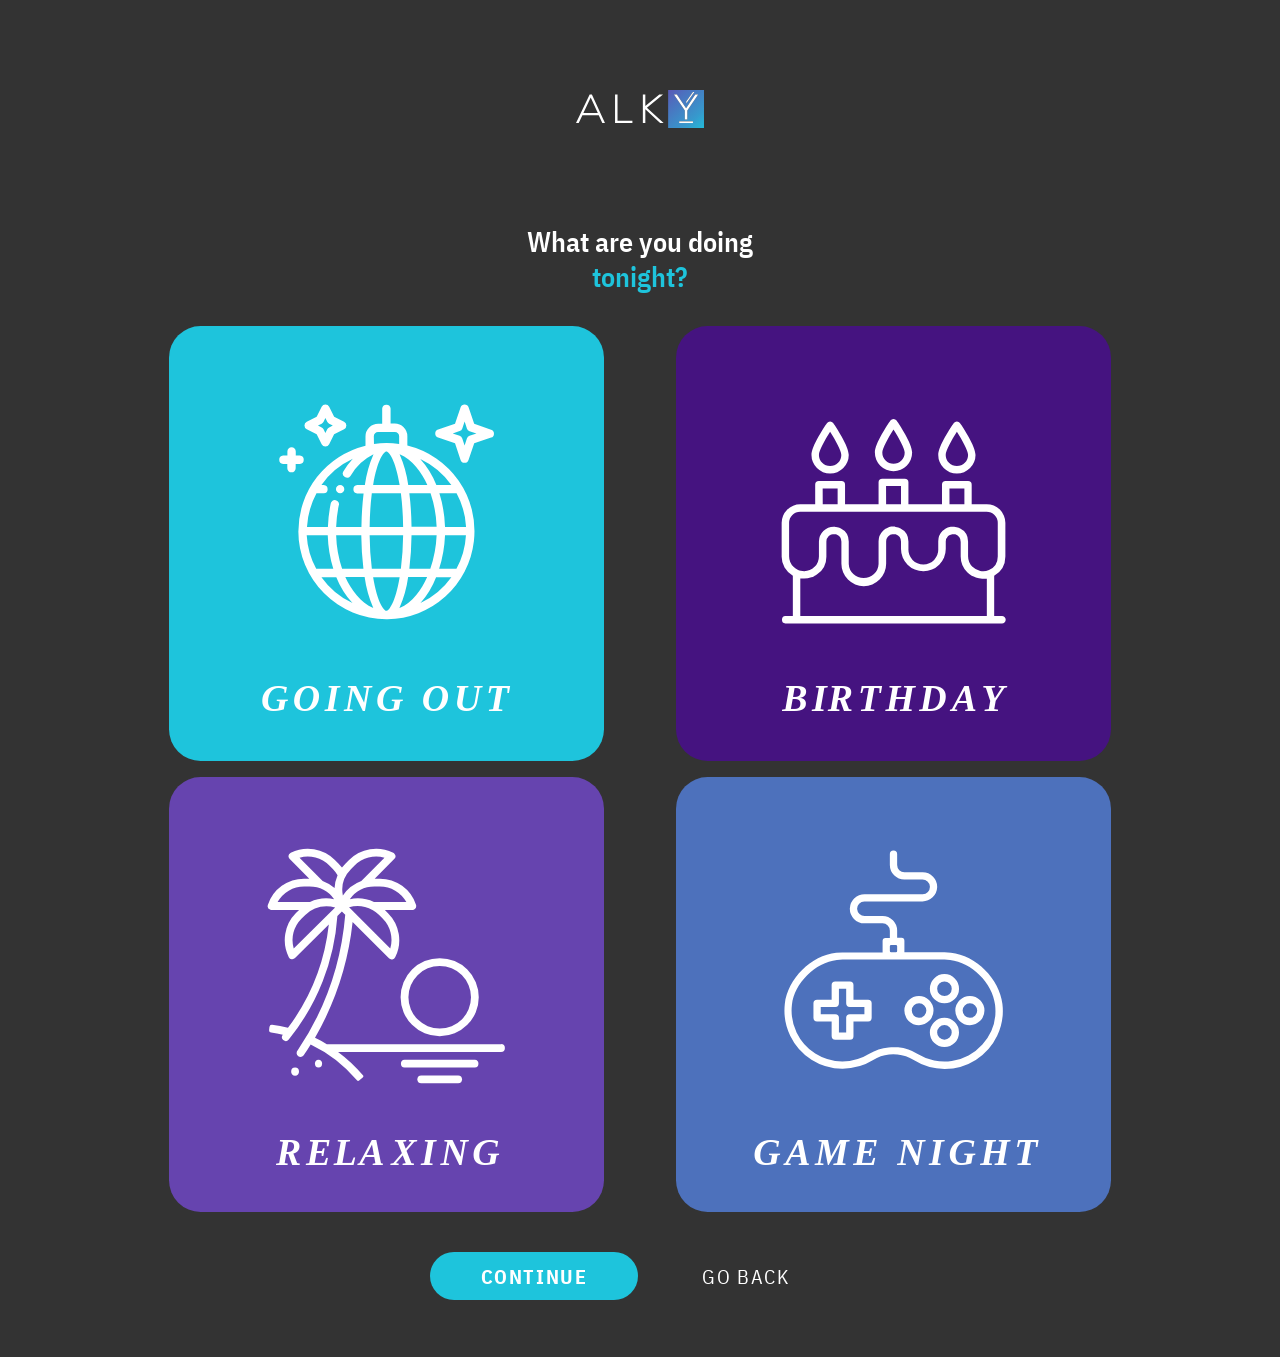
==== events.html @ 4b8c9840 "Added Events page" ====
<!DOCTYPE html>
<html lang="en">
<head>
    <meta charset="UTF-8">
    <meta name="viewport" content="width=device-width, initial-scale=1.0">
    <meta http-equiv="X-UA-Compatible" content="ie=edge">
    <title>Alky | Events Page</title>
    <!-- Link to External CSS -->
    <link rel="stylesheet" href="css/styles.css">
    <link rel="stylesheet" href="css/events.css">
</head>
<body>
    <header id="logo-container">
        <img id="logo" src="img/alky-white.svg" alt="Alky Logo">
    </header>
    <main id="page-wrapper">
        <h1 class="main-heading white">What are you doing<br><span class="skyblue">tonight?</span></h1>
        <section id="event-section">
            <div id="icon-container">
                <img class="icons" src="img/going-out_icon.svg" alt="Going Out">
                <img class="icons" src="img/birthday_icon.svg" alt="Birthday">
                <img class="icons" src="img/relaxing_icon.svg" alt="Relaxing">
                <img class="icons" src="img/game-night_icon.svg" alt="Game Night">
            </div>
        </section>
        <section id="btn-section">
            <button class="btn btn-text">Continue</button>
            <button class="btn-min btn-text btn-text--min">Go Back</button>
        </section>
    </main>
</body>
</html>
---- css/styles.css ----
/******************************************
             Import Web Fonts
*******************************************/
@import url('https://fonts.googleapis.com/css?family=IBM+Plex+Sans+Condensed:400,400i,600,600i|Nunito+Sans:300,300i,400,400i');

/* Nunito Sans */
/* 300(i) - Light (Italics) */
/* 400(i) - Regular (Italics) */

/* IBM Plex Sans */
/* 400(i) - Regular (Italics) */
/* 600(i) - Semi-Bold (Italics) */


/******************************************
                   General
*******************************************/
:root {
    /* Color Variables */
    --darkgrey: #333333;
    --violet: #6644af;
    --skyblue: #1ec4dc;
    --indigo: #451380;
    --steelblue: #4d71bc;
    --deepskyblue: #369acd;
}

* {
    /* Reset box-sizing for all elements */
    margin: 0;
    padding: 0;
    box-sizing: border-box;
}

/* Classes for Font Colors */
.darkgrey {color: var(--darkgrey);}
.violet {color: var(--violet);}
.skyblue {color: var(--skyblue);}
.white {color: white;}


/******************************************
                Typography
*******************************************/
body {
    font-family: "Nunito Sans", sans-serif;
    font-weight: 300;
    /* font-size: 1em; */

    /* TEST */
    /* width: 85%; */
    /* margin: 0 auto; */
    /* background-color: var(--darkgrey); */
}

.body-text {
    font-family: "Nunito Sans", sans-serif;
    font-size: 1em;
    font-weight: 300;
}

.main-heading {
    font-family: "IBM Plex Sans Condensed", sans-serif;
    font-size: 1.75em;
    font-weight: 600;
    text-align: center;
    line-height: 1.25em;

    margin-bottom: 2rem;
    color: #fff;
}

.subheading {
    font-family: "Nunito Sans", sans-serif;
    font-size: 1.5em;
    font-weight: 700;
    font-variant: small-caps;
    line-height: 1.15em;

    margin-bottom: 0.75rem;
}

.btn-text {
    /* Main Buttons */
    font-family: "IBM Plex Sans Condensed", sans-serif;
    font-size: 1.25em;
    font-weight: 700;
    letter-spacing: 0.1rem;
    text-transform: uppercase;
    color: white;
}

.btn-text--min {
    /* Text Only Buttons */
    font-weight: 400;
    text-transform: uppercase;

    /* TEST - CHANGE TO WHITE FINAL */
    /* color: black; */
    /* color: white; */
}

a {
    text-decoration: none;
    font-style: italic;
}

a:visited {
    color: black;
}

.links {
    color: inherit;
}

.links:hover {
    color: var(--skyblue);
    transition: color 0.3s;
}

.box-btn-text {
    font-family: "Nunito Sans", sans-serif;
    font-size: 0.80em;
    font-weight: 700;
    text-transform: uppercase;
    font-style: italic;
    line-height: 1.15em;
    letter-spacing: 0.05rem;
    color: white;
}


/******************************************
                  Buttons
*******************************************/
.btn {
    width: 13rem;
    height: 3rem;

    border-radius: 10rem;
    border: 0;

    background-color: var(--skyblue);

    margin-bottom: 3%;
}

.btn:hover {
    /* TEST - CHANGE TO WHITE */
    /* color: var(--skyblue); */

    border: 2px solid;
    border-radius: 10rem;
    border-color: var(--skyblue);

    background-color: transparent;
    transition: background-color 0.6s, border-color 0.6s;
}

.btn-min {
    width: 13rem;
    height: 2.5rem;

    border: 0;
    background-color: transparent;
}

.btn-min:hover {
    /* TEST */
    color: var(--skyblue);
    transition: color 0.3s;
}

.box-btn {
    /* display: flex; */
    display: inline-flex;
    flex-direction: column;
    flex-wrap: wrap;
    justify-content: center;
    align-items: center;

    width: 8rem;
    height: 8rem;

    border-radius: 0.75rem;
    background-color: var(--violet);

    margin: 0.5rem;
}

.box-container {
    display: flex;
    flex-direction: column;
    justify-content: flex-end;
    align-items: center;
    width: 70%;
    height: 70%;
    /* border: 2px solid white; */
}

.icon {
    width: 100%;
    height: 75%;
    margin-bottom: 0.5rem;
}
---- css/events.css ----
body {
    /* TEMPORARY BG */
    background-color: var(--darkgrey);

    /* Input BG image when ready */
}

/******************************************
            Header - Logo (Small)
*******************************************/
#logo-container {
    width: 100%;

    text-align: center;
    margin: 0 auto;
    padding: 10vh 0;

    /* border: 2px solid red; */
}

#logo {
    width: 8rem;
    /* border: 2px solid red; */
}


/******************************************
              Main - Content
*******************************************/
#page-wrapper {
    display: flex;
    flex-direction: column;
    justify-content: space-between;
    align-content: space-between;

    width: 85%;
    margin: 0 auto;
    /* border: 2px solid yellow; */
}

#icon-container {
    display: flex;
    flex-wrap: wrap;
    align-items: center;
    justify-content: space-evenly;

    margin-bottom: 1.5rem;
    /* border: 2px solid green; */
}

.icons {
    width: 40%;
    margin-bottom: 1rem;
}

.icons:hover {
    position: relative;
    bottom: 5px;
}

#btn-section {
    text-align: center;
    margin-bottom: 1.5rem;
    /* border: 2px solid lightgreen; */
}
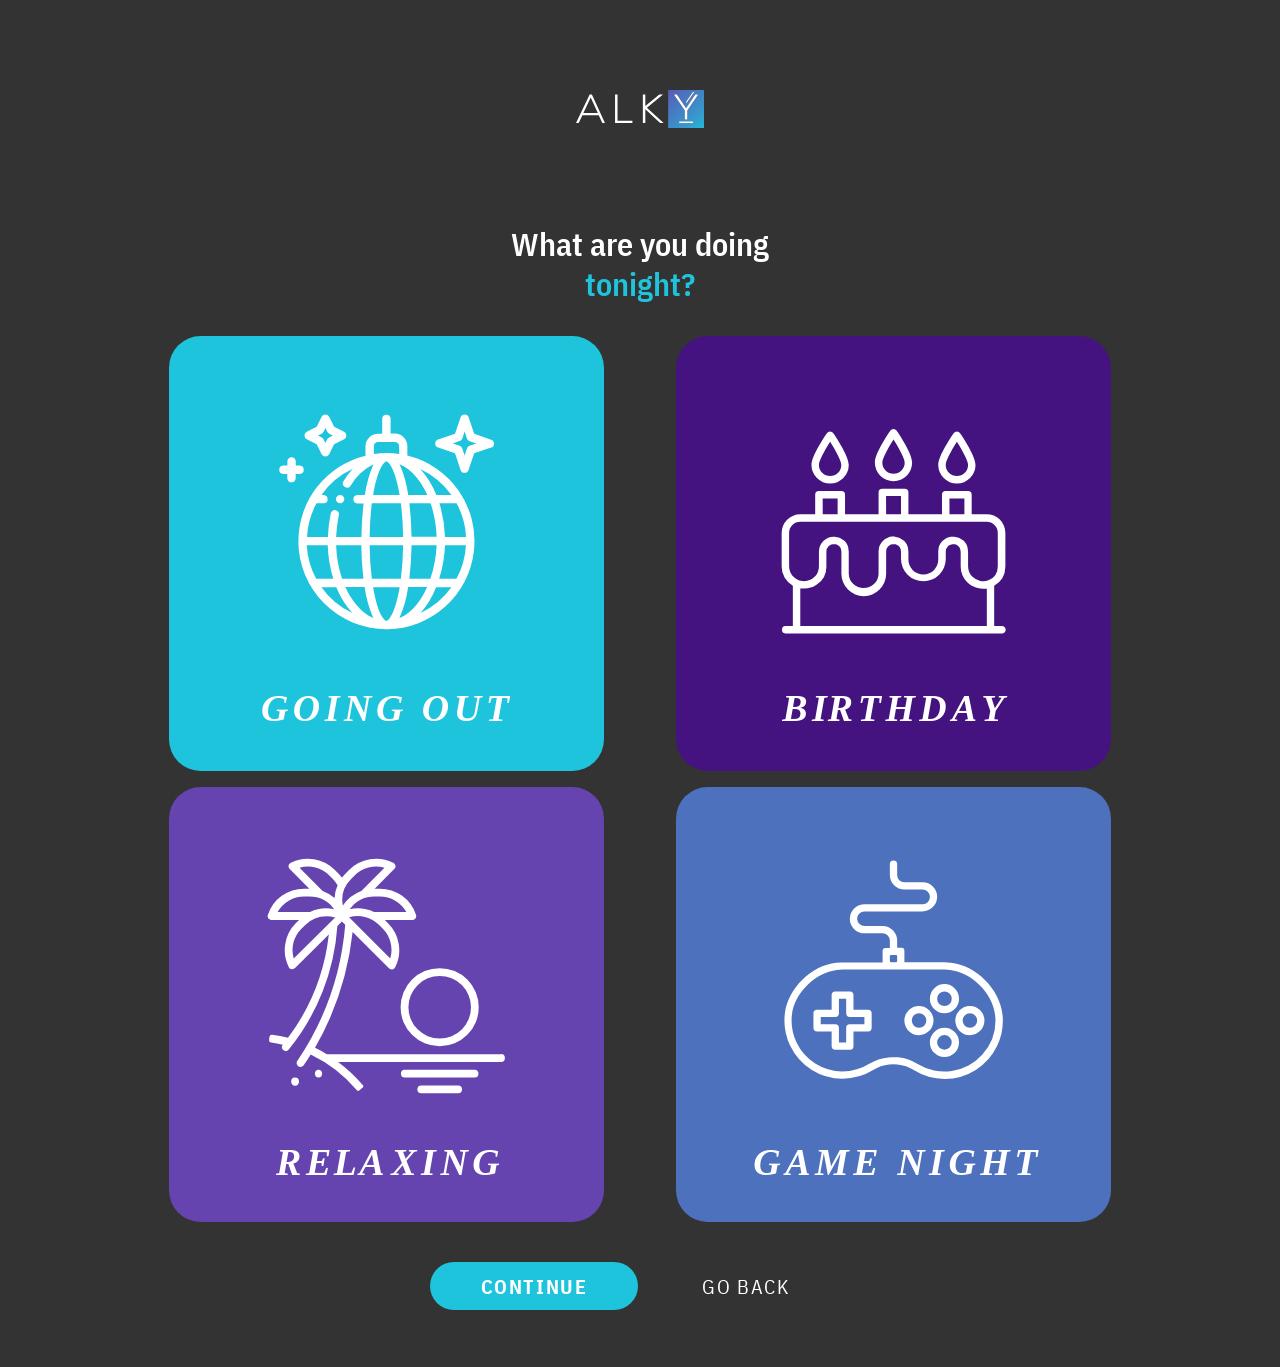
==== commit a3baa7fa: "Link logo to index.html" ====
--- a/events.html
+++ b/events.html
@@ -11,7 +11,7 @@
 </head>
 <body>
     <header id="logo-container">
-        <img id="logo" src="img/alky-white.svg" alt="Alky Logo">
+        <a href="index.html"><img id="logo" src="img/alky-white.svg" alt="Alky Logo"></a>
     </header>
     <main id="page-wrapper">
         <h1 class="main-heading white">What are you doing<br><span class="skyblue">tonight?</span></h1>
--- a/css/styles.css
+++ b/css/styles.css
@@ -62,7 +62,7 @@
 
 .main-heading {
     font-family: "IBM Plex Sans Condensed", sans-serif;
-    font-size: 1.75em;
+    font-size: 2em;
     font-weight: 600;
     text-align: center;
     line-height: 1.25em;
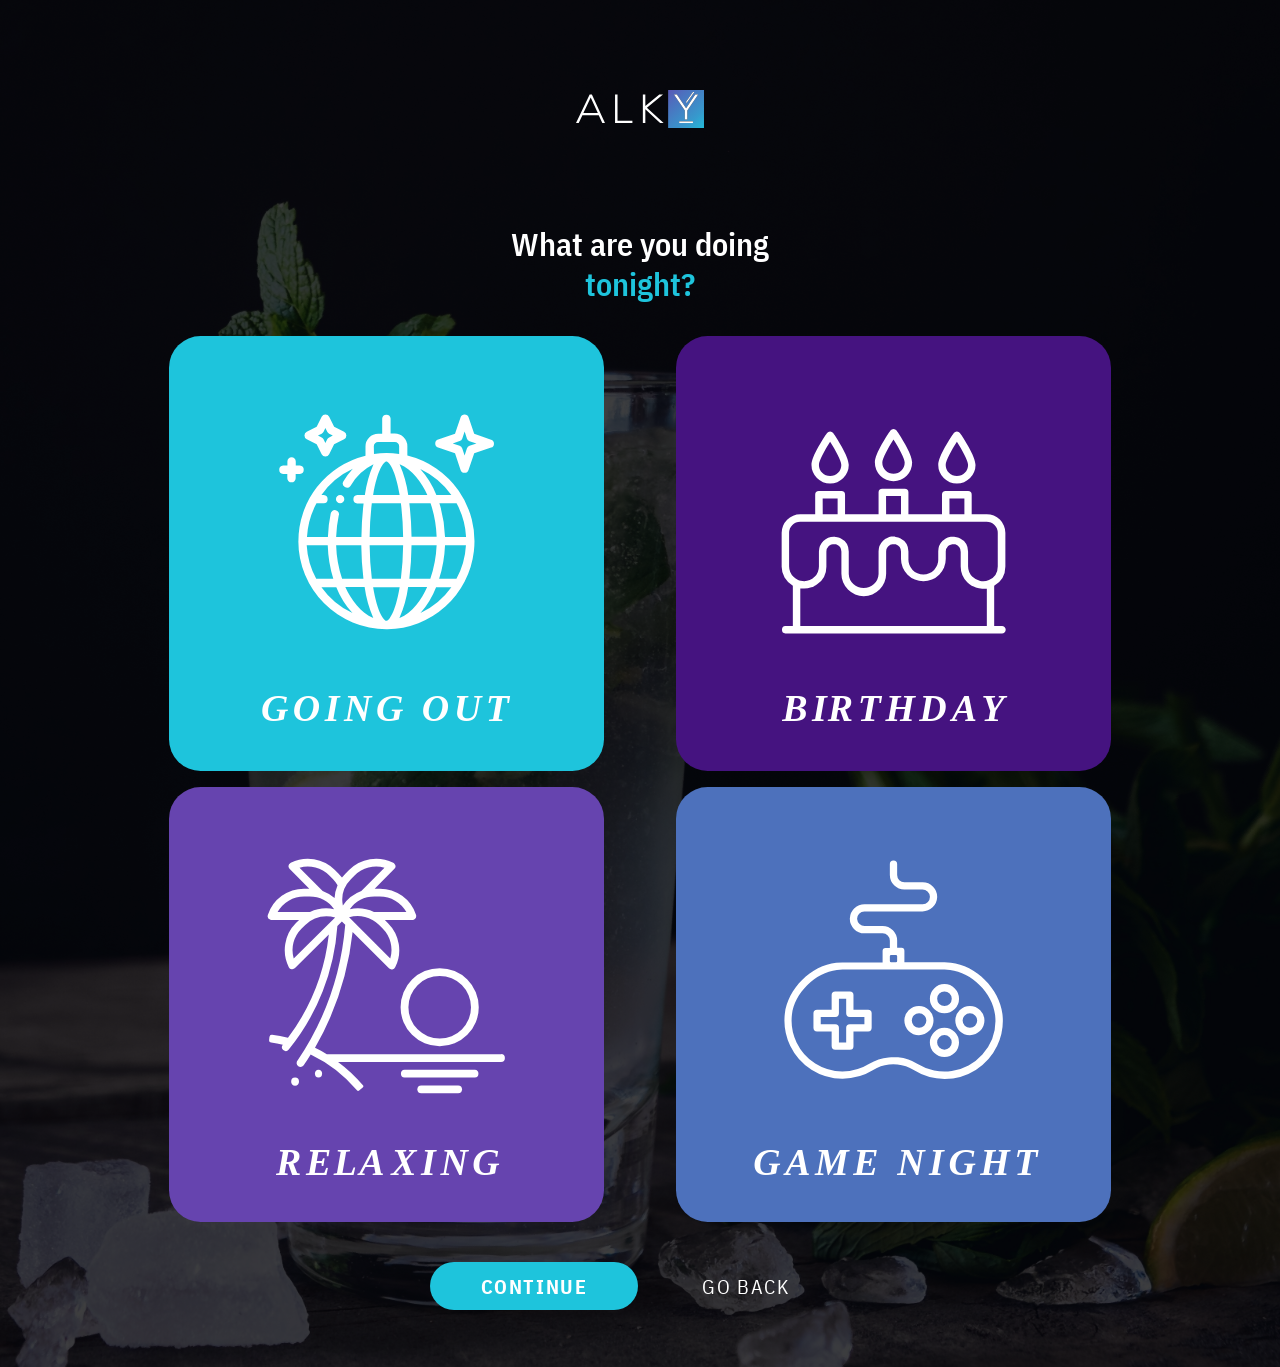
==== commit 030b1653: "Added bg-overlay for pages + Some still require fixes" ====
--- a/events.html
+++ b/events.html
@@ -9,7 +9,7 @@
     <link rel="stylesheet" href="css/styles.css">
     <link rel="stylesheet" href="css/events.css">
 </head>
-<body>
+<body class="bg-overlay">
     <header id="logo-container">
         <a href="index.html"><img id="logo" src="img/alky-white.svg" alt="Alky Logo"></a>
     </header>
--- a/css/styles.css
+++ b/css/styles.css
@@ -39,6 +39,26 @@
 .skyblue {color: var(--skyblue);}
 .white {color: white;}
 
+/* Dark overlay for background images */
+/* Put this class into the <body> */
+.bg-overlay {
+    position: relative;
+}
+
+.bg-overlay:after {
+    position: absolute;
+    top: 0;
+    left: 0;
+    z-index: -1;
+    content: "";
+
+    width: 100%;
+    height: 100%;
+
+    background-color: black;
+    opacity: 0.75;
+}
+
 
 /******************************************
                 Typography
@@ -46,12 +66,6 @@
 body {
     font-family: "Nunito Sans", sans-serif;
     font-weight: 300;
-    /* font-size: 1em; */
-
-    /* TEST */
-    /* width: 85%; */
-    /* margin: 0 auto; */
-    /* background-color: var(--darkgrey); */
 }
 
 .body-text {
@@ -95,10 +109,6 @@
     /* Text Only Buttons */
     font-weight: 400;
     text-transform: uppercase;
-
-    /* TEST - CHANGE TO WHITE FINAL */
-    /* color: black; */
-    /* color: white; */
 }
 
 a {
@@ -119,15 +129,18 @@
     transition: color 0.3s;
 }
 
-.box-btn-text {
-    font-family: "Nunito Sans", sans-serif;
-    font-size: 0.80em;
-    font-weight: 700;
+.recommendation-text {
+    font-size: 0.9em;
+    font-weight: 300;
+    letter-spacing: 0.1rem;
+    text-align: center;
     text-transform: uppercase;
-    font-style: italic;
-    line-height: 1.15em;
-    letter-spacing: 0.05rem;
-    color: white;
+
+    margin-bottom: 0.5rem;
+}
+
+.uppercase {
+    text-transform: uppercase;
 }
 
 
@@ -147,9 +160,6 @@
 }
 
 .btn:hover {
-    /* TEST - CHANGE TO WHITE */
-    /* color: var(--skyblue); */
-
     border: 2px solid;
     border-radius: 10rem;
     border-color: var(--skyblue);
@@ -170,37 +180,4 @@
     /* TEST */
     color: var(--skyblue);
     transition: color 0.3s;
-}
-
-.box-btn {
-    /* display: flex; */
-    display: inline-flex;
-    flex-direction: column;
-    flex-wrap: wrap;
-    justify-content: center;
-    align-items: center;
-
-    width: 8rem;
-    height: 8rem;
-
-    border-radius: 0.75rem;
-    background-color: var(--violet);
-
-    margin: 0.5rem;
-}
-
-.box-container {
-    display: flex;
-    flex-direction: column;
-    justify-content: flex-end;
-    align-items: center;
-    width: 70%;
-    height: 70%;
-    /* border: 2px solid white; */
-}
-
-.icon {
-    width: 100%;
-    height: 75%;
-    margin-bottom: 0.5rem;
 }
--- a/css/events.css
+++ b/css/events.css
@@ -1,8 +1,9 @@
 body {
-    /* TEMPORARY BG */
+    background-image: url("/img/drink-bg4.jpg");
+    background-size: cover;
+    background-repeat: no-repeat;
+    background-position: center;
     background-color: var(--darkgrey);
-
-    /* Input BG image when ready */
 }
 
 /******************************************
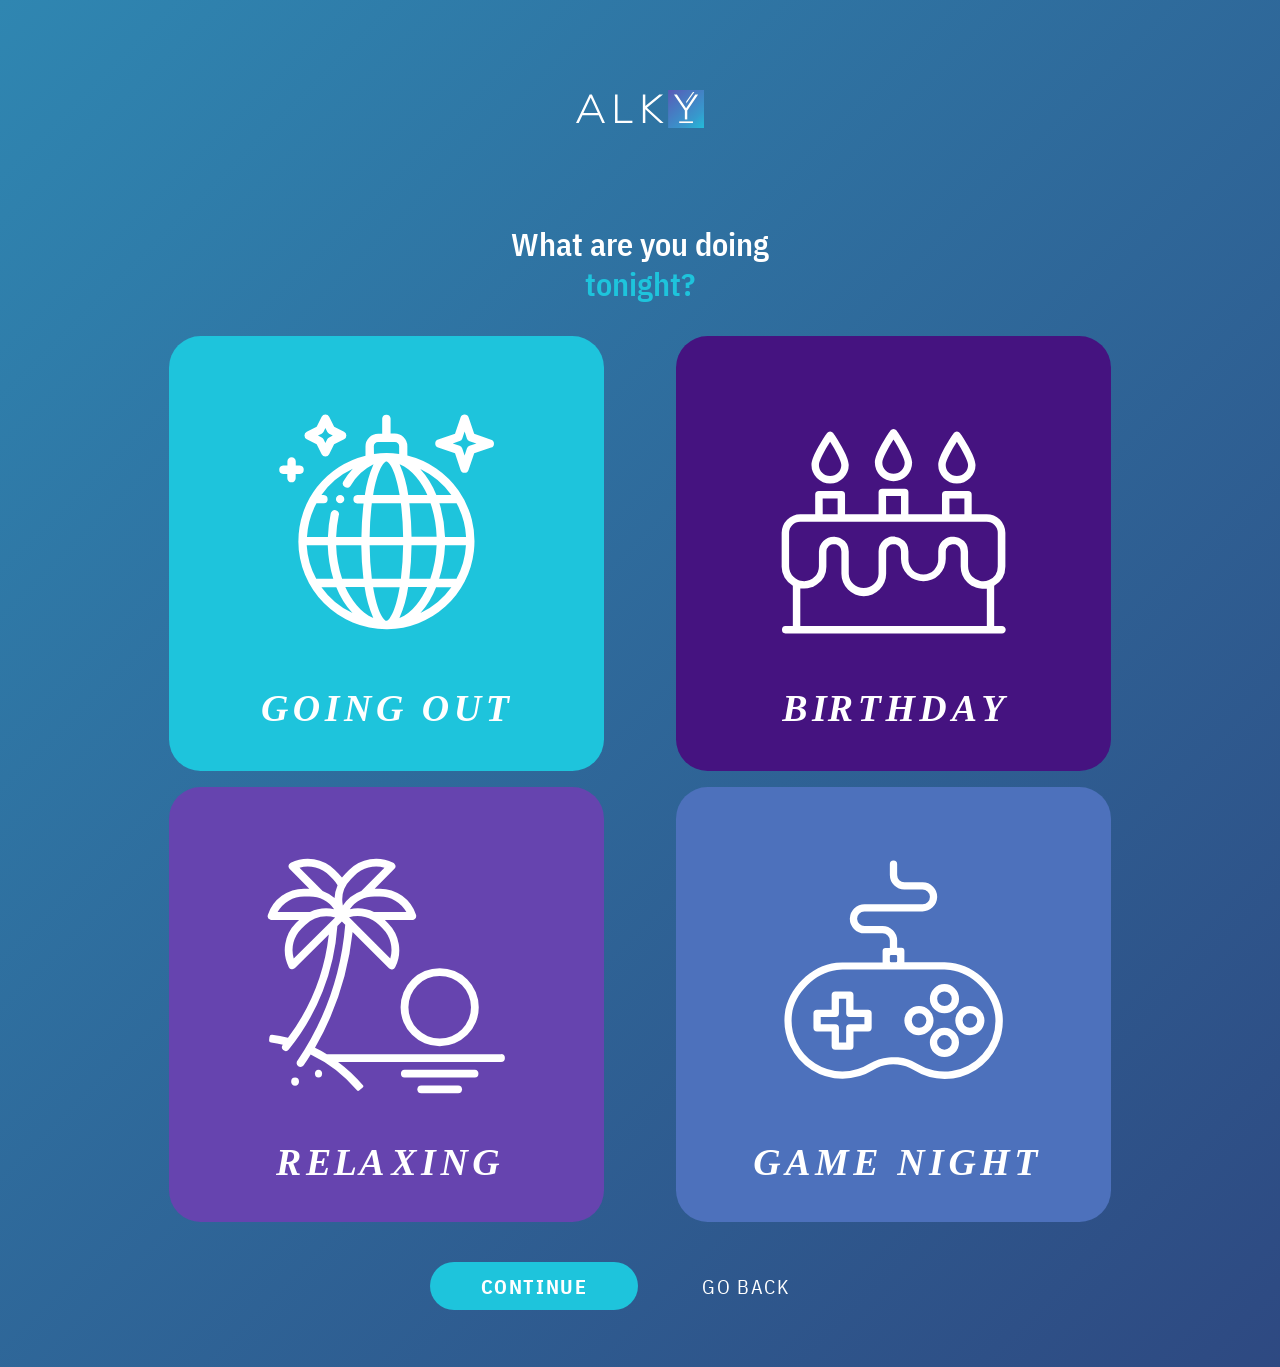
==== commit 20e48187: "Compiled all into index.html + main.css" ====
--- a/events.html
+++ b/events.html
@@ -9,7 +9,7 @@
     <link rel="stylesheet" href="css/styles.css">
     <link rel="stylesheet" href="css/events.css">
 </head>
-<body class="bg-overlay">
+<body>
     <header id="logo-container">
         <a href="index.html"><img id="logo" src="img/alky-white.svg" alt="Alky Logo"></a>
     </header>
@@ -28,5 +28,22 @@
             <button class="btn-min btn-text btn-text--min">Go Back</button>
         </section>
     </main>
+
+ <!-- Background Bubbles -->
+ <div id="bubbles-container">
+        <ul class="bubbles">
+            <li></li>
+            <li></li>
+            <li></li>
+            <li></li>
+            <li></li>
+            <li></li>
+            <li></li>
+            <li></li>
+            <li></li>
+            <li></li>
+        </ul>
+    </div>
+
 </body>
 </html>
--- a/css/styles.css
+++ b/css/styles.css
@@ -72,6 +72,14 @@
     font-family: "Nunito Sans", sans-serif;
     font-size: 1em;
     font-weight: 300;
+    color: #fff;
+}
+
+.body-text-ingredients {
+    font-family: "Nunito Sans", sans-serif;
+    font-size: 1em;
+    font-weight: 300;
+    color: var(--darkgrey);
 }
 
 .main-heading {
--- a/css/events.css
+++ b/css/events.css
@@ -1,10 +1,155 @@
+/******************************************
+                Background
+*******************************************/
 body {
-    background-image: url("/img/drink-bg4.jpg");
+    /* background-image: url("../img/drink-bg4.jpg");
     background-size: cover;
     background-repeat: no-repeat;
     background-position: center;
+    background-color: var(--darkgrey); */
+
     background-color: var(--darkgrey);
-}
+    background: linear-gradient(-45deg, #2f86b1, #2d0c52, #2f86b1);
+    background-size: 400% 400%;
+    animation: bg-gradient 20s ease infinite;
+}
+
+@keyframes bg-gradient {
+    0% {background-position: 0 50%;}
+    50% {background-position: 100% 50%;}
+    100% {background-position: 0 50%;}
+}
+
+@keyframes animate {
+    0% {
+        transform: translateY(0) rotate(0deg);
+        opacity: 0.4;
+        border-radius: 0;
+    }
+
+    75% {
+        border-radius: 50%;
+        opacity: 0;
+    }
+
+    100% {
+        transform: translateY(-1000px) rotate(720deg);
+    }
+}
+
+#bubbles-container {
+    pointer-events: none;
+    
+    position: fixed;
+    top: 0;
+    left: 0;
+
+    width: 100%;
+    height: 100vh;
+    /* height: 116vh; */
+    /* border: 2px solid red; */
+}
+
+.bubbles {
+    position: absolute;
+    top: 0;
+    left: 0;
+
+    width: 100%;
+    height: 100%;
+    overflow: hidden;
+}
+
+.bubbles li {
+    position: absolute;
+    display: block;
+    list-style: none;
+
+    width: 20px;
+    height: 20px;
+
+    background: rgba(255, 255, 255, 0.2);
+    bottom: -150px;
+
+    animation: animate 25s linear infinite;
+}
+
+.bubbles li:nth-child(1){
+    left: 80%;
+    width: 70px;
+    height: 70px;
+    animation-delay: 3s;
+}
+
+.bubbles li:nth-child(2){
+    left: 5%;
+    width: 25px;
+    height: 25px;
+    animation-delay: 2s;
+    animation-duration: 15s;
+}
+
+.bubbles li:nth-child(3){
+    left: 8%;
+    width: 20px;
+    height: 20px;
+    animation-delay: 3s;
+}
+
+.bubbles li:nth-child(4){
+    left: 35%;
+    width: 60px;
+    height: 60px;
+    animation-delay: 0s;
+    animation-duration: 15s;
+}
+
+.bubbles li:nth-child(5){
+    left: 65%;
+    width: 35px;
+    height: 35px;
+    animation-delay: 1s;
+}
+
+.bubbles li:nth-child(6){
+    left: 10%;
+    width: 50px;
+    height: 50px;
+    animation-delay: 3s;
+    animation-duration: 15s;
+}
+
+.bubbles li:nth-child(7){
+    left: 35%;
+    width: 30px;
+    height: 30px;
+    animation-delay: 7s;
+}
+
+.bubbles li:nth-child(8){
+    left: 50%;
+    width: 25px;
+    height: 25px;
+    animation-delay: 5s;
+    animation-duration: 15s;
+}
+
+.bubbles li:nth-child(9){
+    left: 20%;
+    width: 15px;
+    height: 15px;
+    animation-delay: 3s;
+    animation-duration: 30s;
+}
+
+.bubbles li:nth-child(10){
+    left: 85%;
+    width: 40px;
+    height: 40px;
+    animation-delay: 2s;
+    animation-duration: 30s;
+}
+
 
 /******************************************
             Header - Logo (Small)
